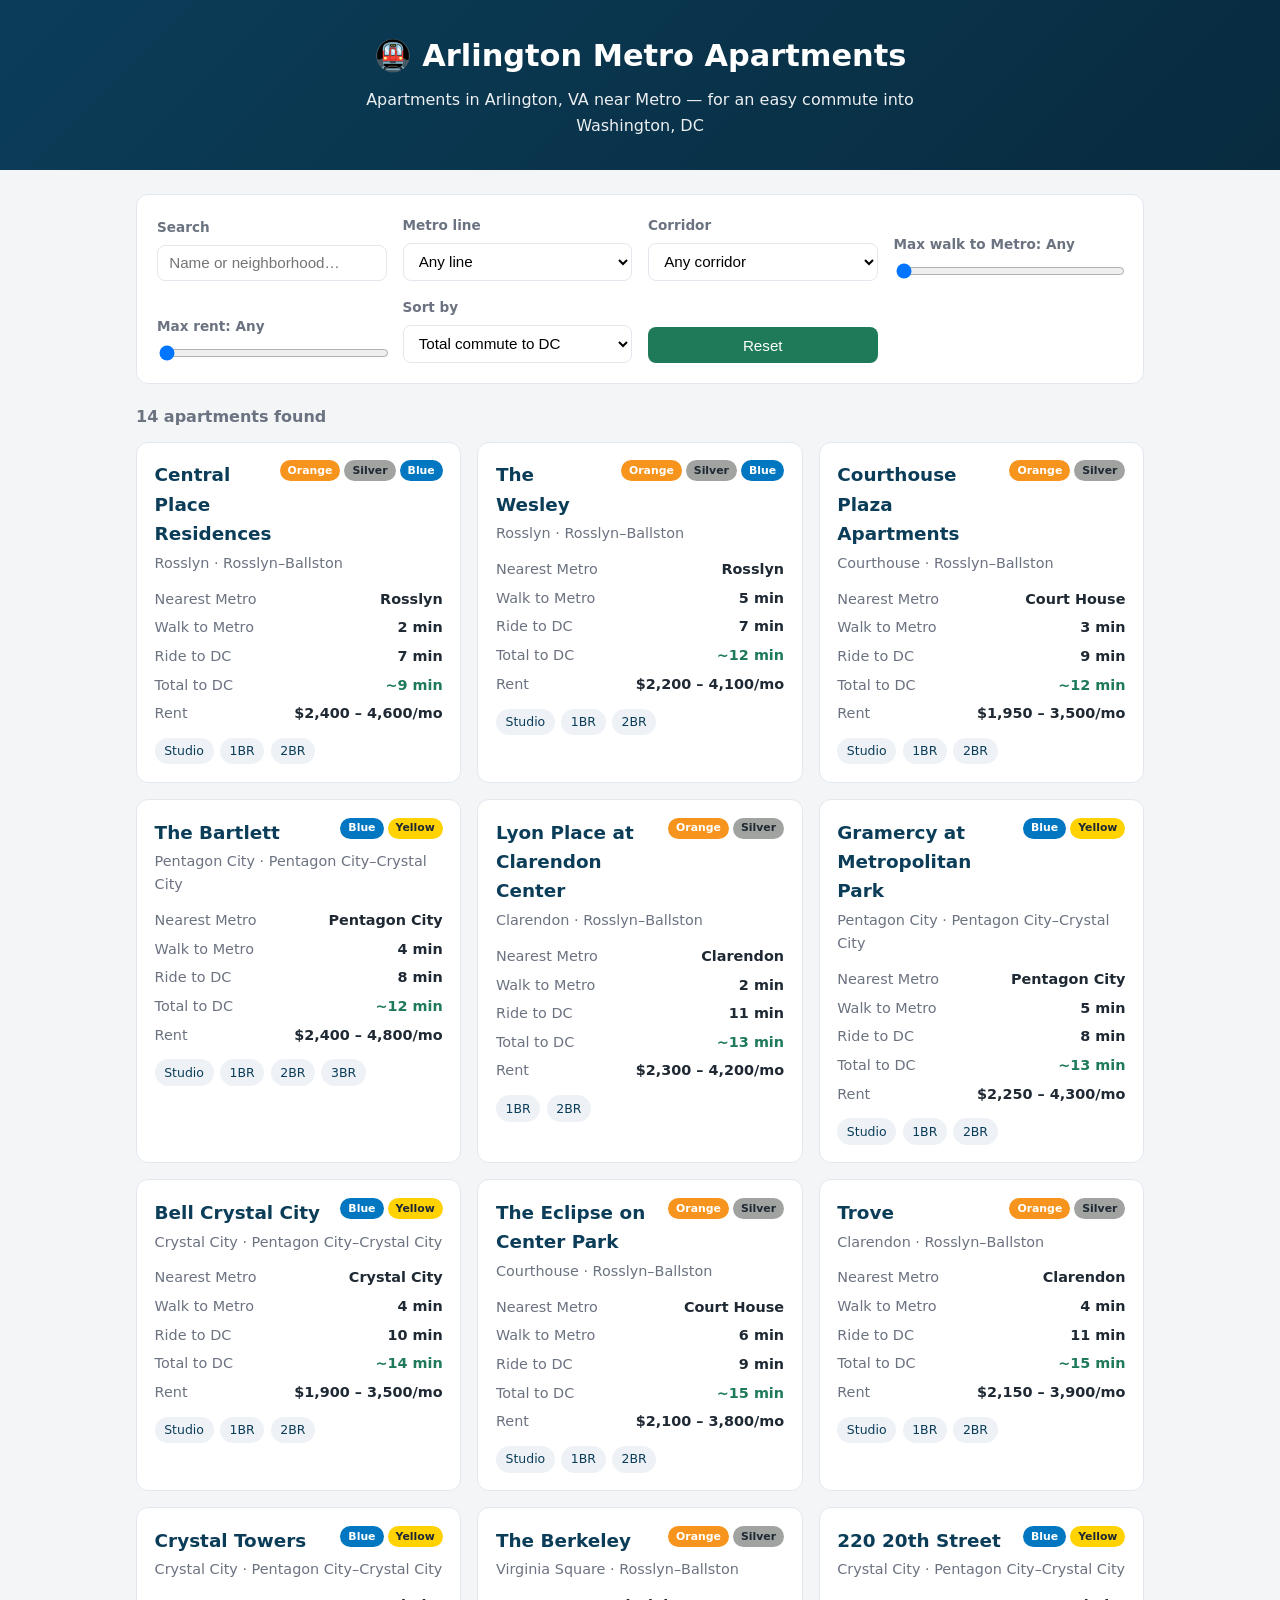
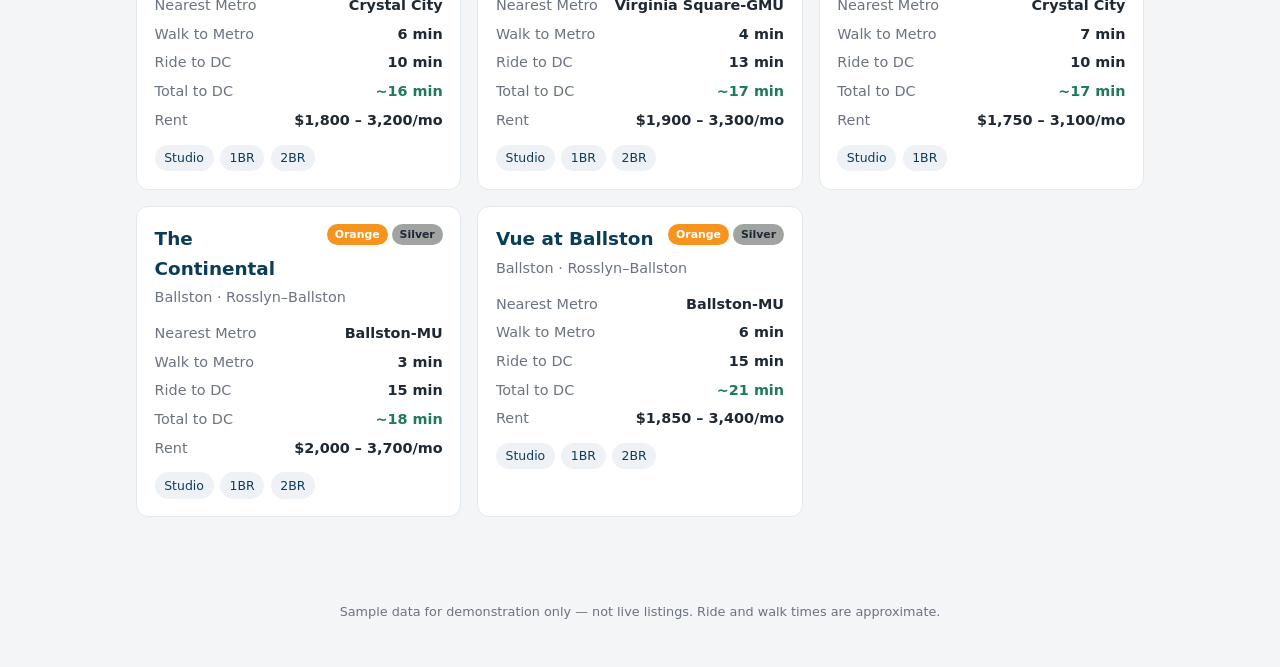
==== arlington-apartments/index.html @ 72d41e56 "Add Arlington, VA metro-accessible apartments site Static, no-build site listing Arlington apartment" ====
<!DOCTYPE html>
<html lang="en">
<head>
  <meta charset="UTF-8" />
  <meta name="viewport" content="width=device-width, initial-scale=1.0" />
  <title>Arlington Metro Apartments · Easy Commute to DC</title>
  <link rel="stylesheet" href="styles.css" />
</head>
<body>
  <header class="site-header">
    <h1>🚇 Arlington Metro Apartments</h1>
    <p class="subtitle">Apartments in Arlington, VA near Metro — for an easy commute into Washington, DC</p>
  </header>

  <main class="container">
    <section class="filters" aria-label="Filters">
      <div class="field">
        <label for="keyword">Search</label>
        <input id="keyword" type="search" placeholder="Name or neighborhood…" autocomplete="off" />
      </div>

      <div class="field">
        <label for="line">Metro line</label>
        <select id="line">
          <option value="">Any line</option>
          <option value="Orange">Orange</option>
          <option value="Silver">Silver</option>
          <option value="Blue">Blue</option>
          <option value="Yellow">Yellow</option>
        </select>
      </div>

      <div class="field">
        <label for="corridor">Corridor</label>
        <select id="corridor">
          <option value="">Any corridor</option>
        </select>
      </div>

      <div class="field">
        <label for="maxWalk">Max walk to Metro: <span id="maxWalkValue">Any</span></label>
        <input id="maxWalk" type="range" min="0" max="10" step="1" value="0" />
      </div>

      <div class="field">
        <label for="maxRent">Max rent: <span id="maxRentValue">Any</span></label>
        <input id="maxRent" type="range" min="0" max="5000" step="100" value="0" />
      </div>

      <div class="field">
        <label for="sort">Sort by</label>
        <select id="sort">
          <option value="commute">Total commute to DC</option>
          <option value="walk">Walk to Metro</option>
          <option value="rentLow">Rent: low to high</option>
          <option value="rentHigh">Rent: high to low</option>
        </select>
      </div>

      <button id="resetBtn" type="button" class="reset-btn">Reset</button>
    </section>

    <p id="resultCount" class="result-count" role="status"></p>

    <section id="results" class="results" aria-live="polite"></section>
  </main>

  <footer class="site-footer">
    <p>Sample data for demonstration only — not live listings. Ride and walk times are approximate.</p>
  </footer>

  <script src="data.js"></script>
  <script src="app.js"></script>
</body>
</html>
---- arlington-apartments/styles.css ----
:root {
  --bg: #f3f5f7;
  --card-bg: #ffffff;
  --primary: #0b3d59;
  --primary-dark: #082b3f;
  --accent: #1f7a5a;
  --text: #1f2933;
  --muted: #6b7280;
  --border: #e3e8ee;
}

* {
  box-sizing: border-box;
}

body {
  margin: 0;
  font-family: system-ui, -apple-system, "Segoe UI", Roboto, sans-serif;
  background: var(--bg);
  color: var(--text);
  line-height: 1.6;
}

.site-header {
  background: linear-gradient(135deg, var(--primary), var(--primary-dark));
  color: #fff;
  text-align: center;
  padding: 2rem 1rem;
}

.site-header h1 {
  margin: 0;
  font-size: 1.9rem;
}

.subtitle {
  margin: 0.4rem auto 0;
  max-width: 640px;
  opacity: 0.92;
}

.container {
  max-width: 1040px;
  margin: 0 auto;
  padding: 1.5rem 1rem 3rem;
}

.filters {
  background: var(--card-bg);
  border: 1px solid var(--border);
  border-radius: 12px;
  padding: 1.25rem;
  display: grid;
  grid-template-columns: repeat(auto-fit, minmax(190px, 1fr));
  gap: 1rem;
  align-items: end;
}

.field {
  display: flex;
  flex-direction: column;
  gap: 0.35rem;
}

.field label {
  font-size: 0.85rem;
  font-weight: 600;
  color: var(--muted);
}

.field input[type="search"],
.field select {
  padding: 0.55rem 0.7rem;
  border: 1px solid var(--border);
  border-radius: 8px;
  font-size: 0.95rem;
  background: #fff;
}

.field input[type="range"] {
  width: 100%;
}

.field input:focus,
.field select:focus {
  outline: 2px solid var(--accent);
  outline-offset: 1px;
}

.reset-btn {
  padding: 0.6rem 1rem;
  background: var(--accent);
  color: #fff;
  border: none;
  border-radius: 8px;
  font-size: 0.95rem;
  cursor: pointer;
  height: fit-content;
}

.reset-btn:hover {
  background: #155c43;
}

.result-count {
  margin: 1.25rem 0 0.75rem;
  font-weight: 600;
  color: var(--muted);
}

.results {
  display: grid;
  grid-template-columns: repeat(auto-fill, minmax(280px, 1fr));
  gap: 1rem;
}

.card {
  background: var(--card-bg);
  border: 1px solid var(--border);
  border-radius: 12px;
  padding: 1.1rem;
  transition: box-shadow 0.15s ease, transform 0.15s ease;
}

.card:hover {
  box-shadow: 0 6px 18px rgba(0, 0, 0, 0.08);
  transform: translateY(-2px);
}

.card-head {
  display: flex;
  justify-content: space-between;
  align-items: flex-start;
  gap: 0.5rem;
}

.card-title {
  margin: 0;
  font-size: 1.15rem;
  color: var(--primary);
}

.lines {
  display: flex;
  gap: 0.25rem;
  flex-shrink: 0;
}

.line-pill {
  font-size: 0.68rem;
  font-weight: 700;
  border-radius: 999px;
  padding: 0.12rem 0.5rem;
  white-space: nowrap;
}

.card-loc {
  margin: 0.2rem 0 0.8rem;
  color: var(--muted);
  font-size: 0.9rem;
}

.card-meta {
  margin: 0 0 0.8rem;
  display: grid;
  gap: 0.35rem;
}

.card-meta div {
  display: flex;
  justify-content: space-between;
  font-size: 0.9rem;
}

.card-meta dt {
  color: var(--muted);
}

.card-meta dd {
  margin: 0;
  font-weight: 600;
}

.card-meta .highlight dd {
  color: var(--accent);
}

.tags {
  display: flex;
  flex-wrap: wrap;
  gap: 0.4rem;
}

.tag {
  background: #eef2f6;
  color: var(--primary);
  border-radius: 999px;
  padding: 0.2rem 0.6rem;
  font-size: 0.78rem;
}

.site-footer {
  text-align: center;
  color: var(--muted);
  font-size: 0.8rem;
  padding: 1.5rem 1rem 2rem;
}
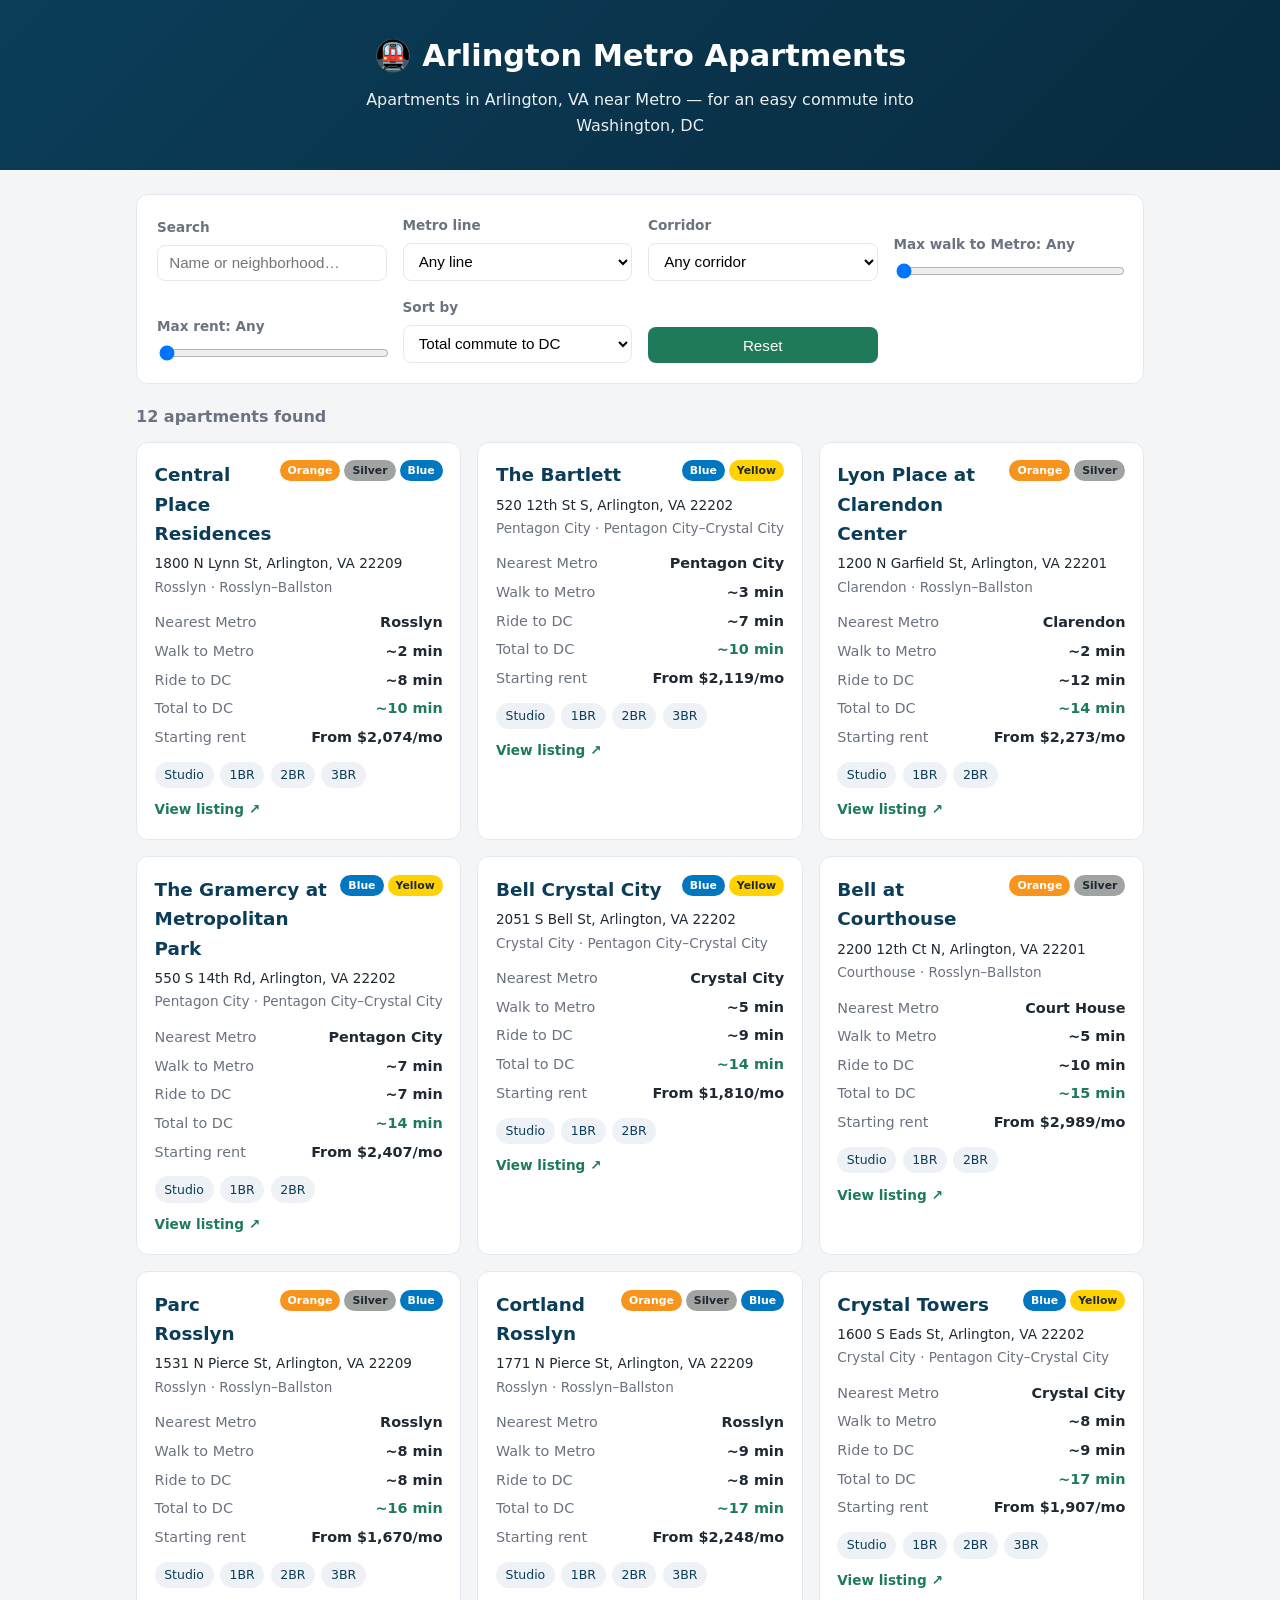
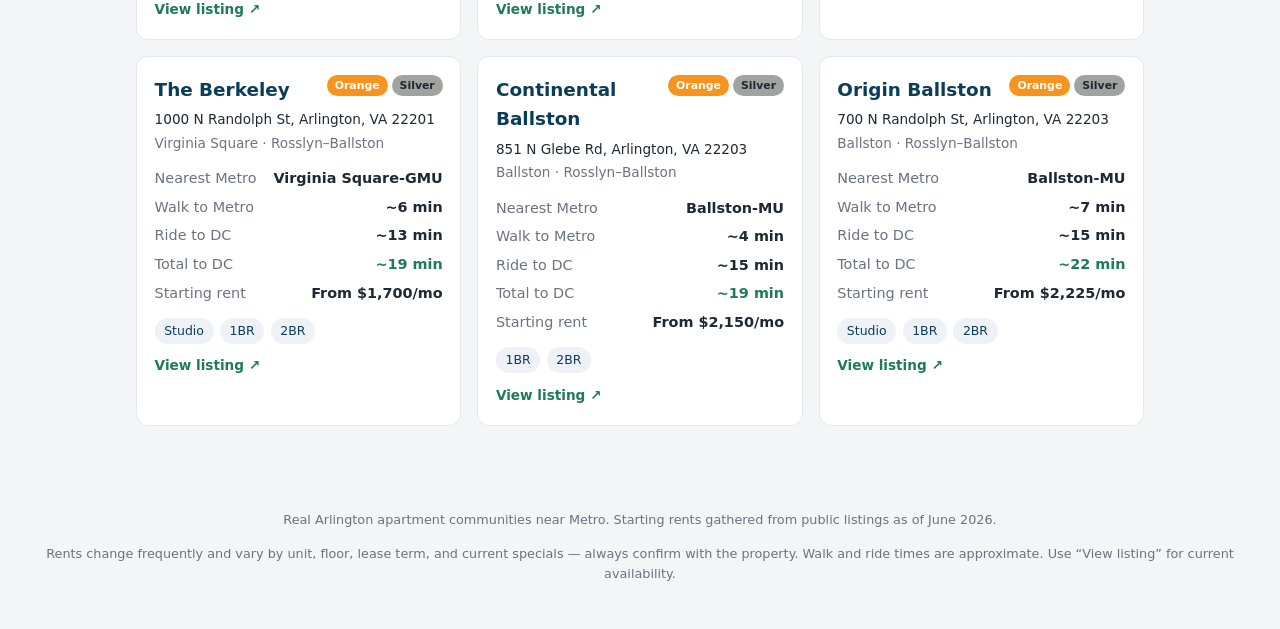
==== commit bdb3d52b: "Replace Arlington apartment demo data with real listings Swap sample data for 13 real Arlington apar" ====
--- a/arlington-apartments/index.html
+++ b/arlington-apartments/index.html
@@ -66,7 +66,8 @@
   </main>
 
   <footer class="site-footer">
-    <p>Sample data for demonstration only — not live listings. Ride and walk times are approximate.</p>
+    <p id="dataNote"></p>
+    <p>Rents change frequently and vary by unit, floor, lease term, and current specials — always confirm with the property. Walk and ride times are approximate. Use “View listing” for current availability.</p>
   </footer>
 
   <script src="data.js"></script>
--- a/arlington-apartments/styles.css
+++ b/arlington-apartments/styles.css
@@ -155,9 +155,28 @@
 }
 
 .card-loc {
-  margin: 0.2rem 0 0.8rem;
-  color: var(--muted);
-  font-size: 0.9rem;
+  margin: 0.3rem 0 0.1rem;
+  color: var(--text);
+  font-size: 0.85rem;
+}
+
+.card-sub {
+  margin: 0 0 0.8rem;
+  color: var(--muted);
+  font-size: 0.85rem;
+}
+
+.card-link {
+  display: inline-block;
+  margin-top: 0.7rem;
+  color: var(--accent);
+  font-size: 0.85rem;
+  font-weight: 600;
+  text-decoration: none;
+}
+
+.card-link:hover {
+  text-decoration: underline;
 }
 
 .card-meta {
